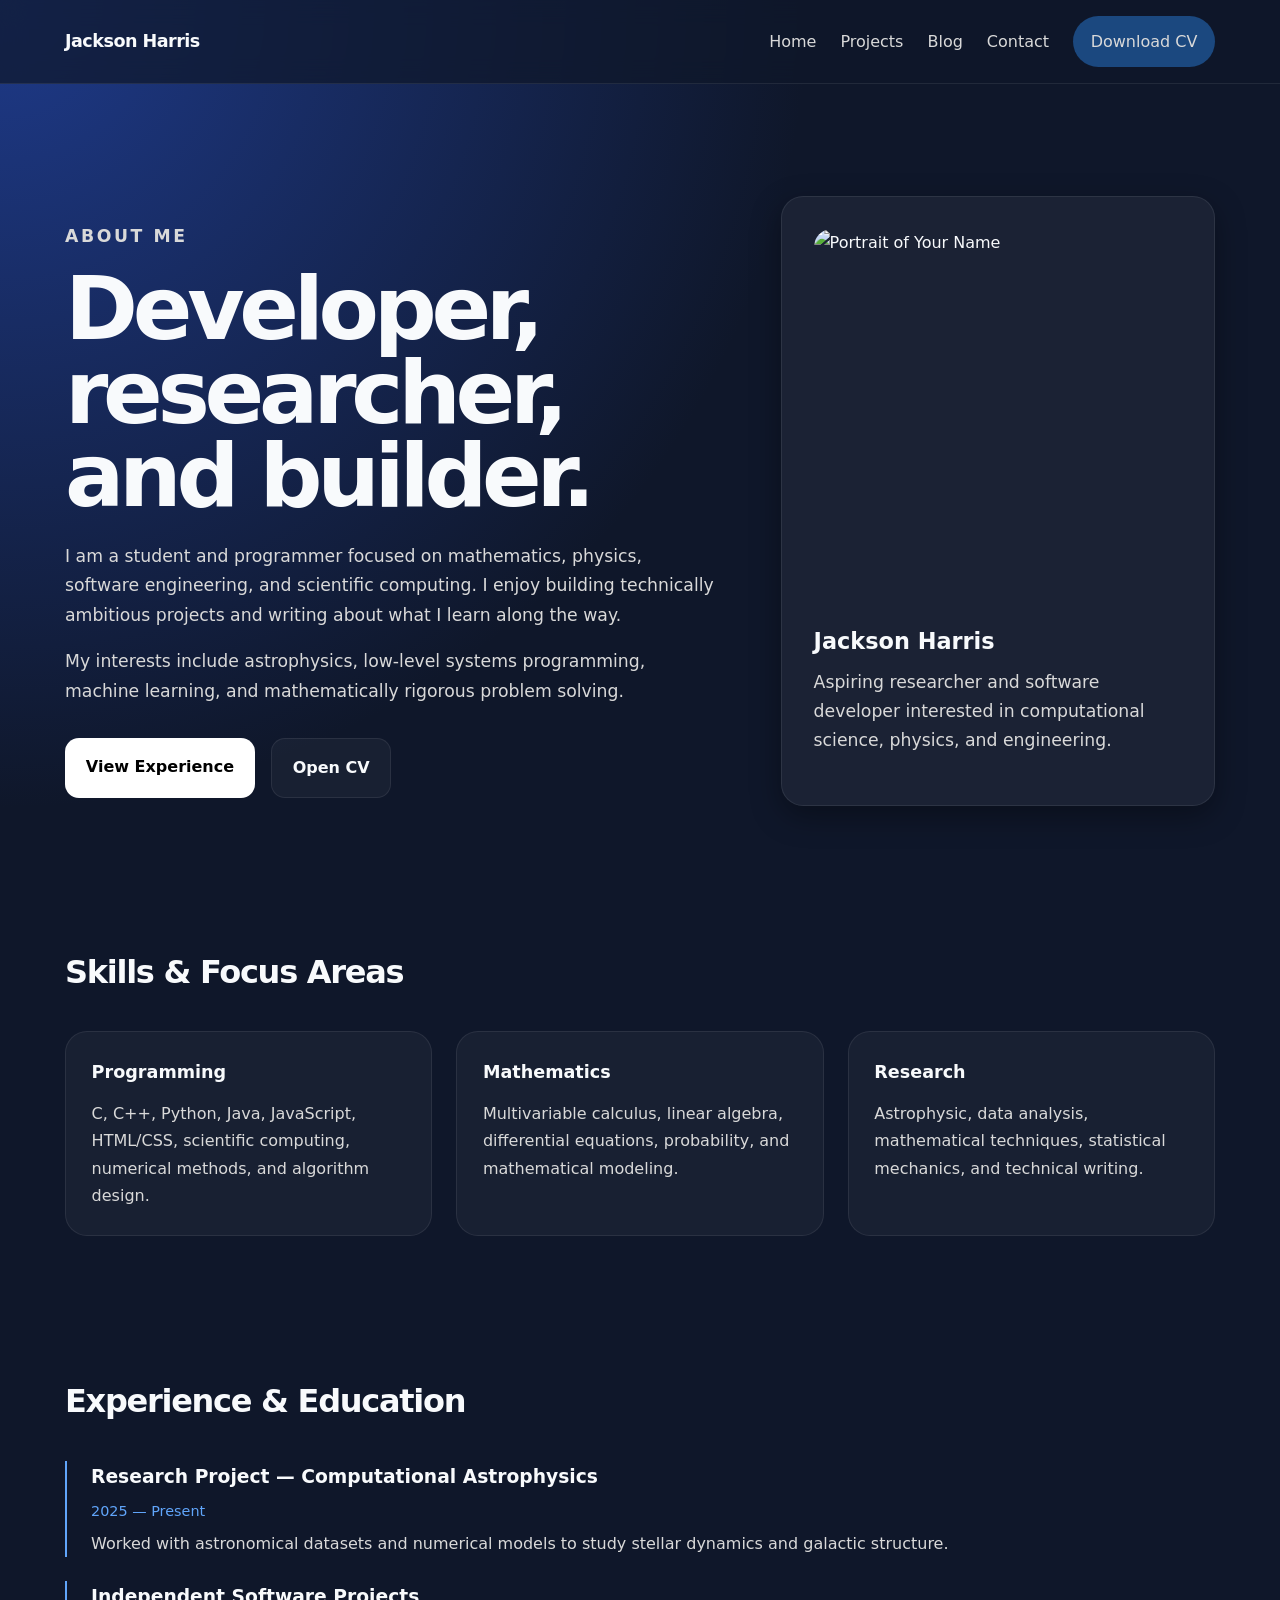
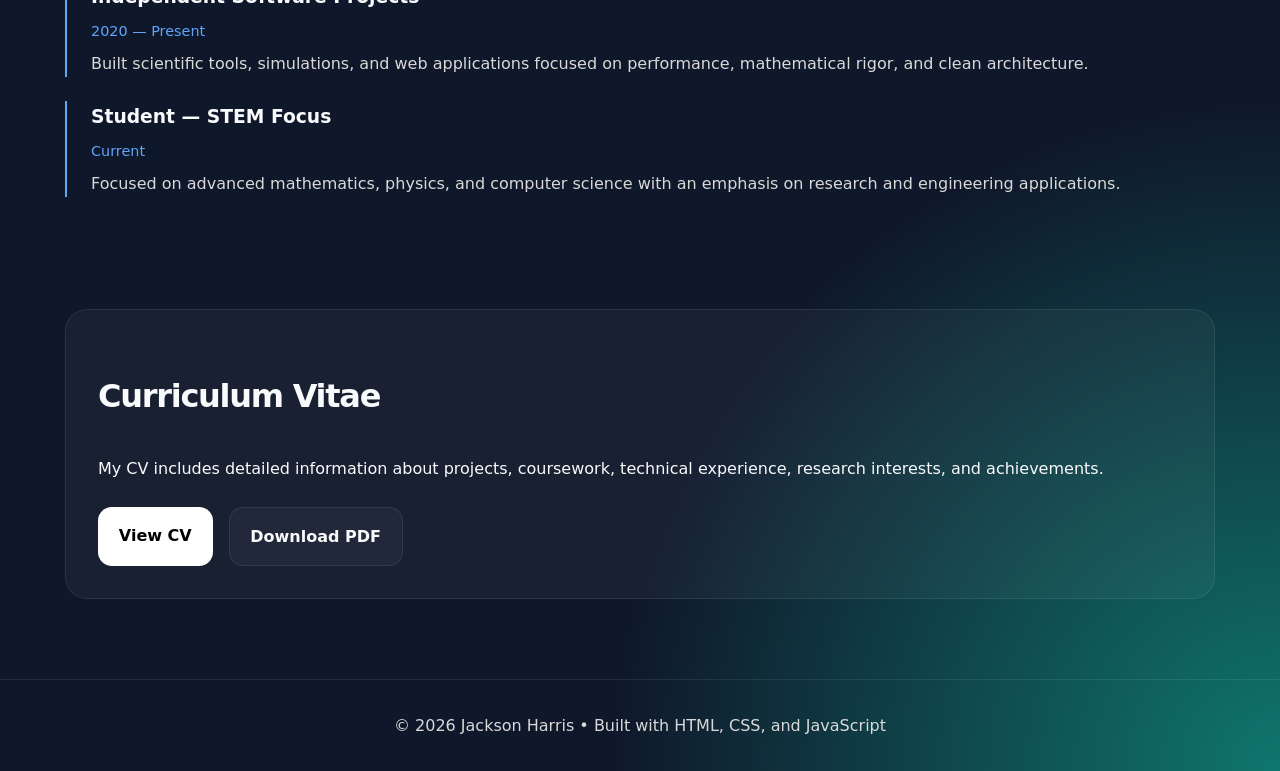
==== about.html @ ebbdd790 "First pages" ====
<!DOCTYPE html>
<html lang="en">
<head>
  <meta charset="UTF-8" />
  <meta name="viewport" content="width=device-width, initial-scale=1.0" />

  <title>About | Jackson Harris</title>

  <meta
    name="description"
    content="About Jackson Harris — background, experience, projects, and CV."
  />

  <link rel="preconnect" href="https://fonts.googleapis.com">
  <link rel="preconnect" href="https://fonts.gstatic.com" crossorigin>
  <link rel="stylesheet" href="css/about.css" />
</head>

<body>

  <!-- NAVBAR -->

  <header class="navbar">
    <div class="container nav-inner">

      <a href="#" class="logo">
        Jackson Harris
      </a>

      <nav class="nav-links">
        <a href="index.html">Home</a>
        <a href="#">Projects</a>
        <a href="#">Blog</a>
        <a href="#">Contact</a>

        <!-- Replace with your actual resume file -->
        <a class="resume-btn" href="resume.pdf" target="_blank">
          Download CV
        </a>
      </nav>

    </div>
  </header>

  <!-- HERO -->

  <main>

    <section class="hero">
      <div class="container hero-grid">

        <div>

          <p class="eyebrow">
            About Me
          </p>

          <h1>
            Developer, researcher, and builder.
          </h1>

          <p>
            I am a student and programmer focused on mathematics,
            physics, software engineering, and scientific computing.
            I enjoy building technically ambitious projects and writing
            about what I learn along the way.
          </p>

          <p>
            My interests include astrophysics,
            low-level systems programming, machine learning,
            and mathematically rigorous problem solving.
          </p>

          <div class="hero-buttons">

            <a href="#experience" class="button button-primary">
              View Experience
            </a>

            <a href="resume.pdf" target="_blank" class="button button-secondary">
              Open CV
            </a>

          </div>

        </div>

        <aside class="profile-card">

          <!-- Replace with your image -->
          <img
            class="profile-image"
            src="images/profilePic.jpeg"
            alt="Portrait of Your Name"
          />

          <h3>
            Jackson Harris
          </h3>

          <p>
            Aspiring researcher and software developer interested in
            computational science, physics, and engineering.
          </p>

        </aside>

      </div>
    </section>

    <!-- SKILLS -->

    <section>
      <div class="container">

        <h2 class="section-title">
          Skills & Focus Areas
        </h2>

        <div class="info-grid">

          <article class="card">
            <h3>Programming</h3>
            <p>
              C, C++, Python, Java, JavaScript, HTML/CSS, scientific computing,
              numerical methods, and algorithm design.
            </p>
          </article>

          <article class="card">
            <h3>Mathematics</h3>
            <p>
              Multivariable calculus, linear algebra,
              differential equations, probability,
              and mathematical modeling.
            </p>
          </article>

          <article class="card">
            <h3>Research</h3>
            <p>
              Astrophysic, data analysis, mathematical techniques,
              statistical mechanics, and technical writing.
            </p>
          </article>

        </div>

      </div>
    </section>

    <!-- EXPERIENCE -->

    <section id="experience">
      <div class="container">

        <h2 class="section-title">
          Experience & Education
        </h2>

        <div class="timeline">

          <div class="timeline-item">
            <h3>
              Research Project — Computational Astrophysics
            </h3>

            <p class="date">
              2025 — Present
            </p>

            <p>
              Worked with astronomical datasets and numerical models
              to study stellar dynamics and galactic structure.
            </p>
          </div>

          <div class="timeline-item">
            <h3>
              Independent Software Projects
            </h3>

            <p class="date">
              2020 — Present
            </p>

            <p>
              Built scientific tools, simulations,
              and web applications focused on performance,
              mathematical rigor, and clean architecture.
            </p>
          </div>

          <div class="timeline-item">
            <h3>
              Student — STEM Focus
            </h3>

            <p class="date">
              Current
            </p>

            <p>
              Focused on advanced mathematics, physics,
              and computer science with an emphasis on
              research and engineering applications.
            </p>
          </div>

        </div>

      </div>
    </section>

    <!-- CV -->

    <section>
      <div class="container">

        <div class="cv-section">

          <h2 class="section-title">
            Curriculum Vitae
          </h2>

          <p>
            My CV includes detailed information about projects,
            coursework, technical experience, research interests,
            and achievements.
          </p>

          <div class="cv-actions">

            <!-- Replace with actual file -->
            <a href="resume.pdf" target="_blank" class="button button-primary">
              View CV
            </a>

            <a href="resume.pdf" download class="button button-secondary">
              Download PDF
            </a>

          </div>

        </div>

      </div>
    </section>

  </main>

  <!-- FOOTER -->

  <footer>
    <div class="container">
      © 2026 Jackson Harris • Built with HTML, CSS, and JavaScript
    </div>
  </footer>

</body>
</html>
---- css/about.css ----
:root {
      --bg: #0f172a;
      --surface: #111827;
      --surface-2: #1e293b;

      --text: #f8fafc;
      --muted: #d9d9d9;

      --accent: #60a5fa;
      --border: rgba(255,255,255,0.08);

      --max-width: 1150px;
      --radius: 22px;

      --shadow:
        0 10px 30px rgba(0,0,0,0.35);

      --transition: 0.25s ease;
    }

    * {
      box-sizing: border-box;
    }

    html {
      scroll-behavior: smooth;
    }

    body {
      margin: 0;
      font-family:
        Inter,
        system-ui,
        -apple-system,
        BlinkMacSystemFont,
        "Segoe UI",
        sans-serif;

      background:
        radial-gradient(circle at top left, #1e3a8a 0%, transparent 30%),
        radial-gradient(circle at bottom right, #0f766e 0%, transparent 25%),
        var(--bg);

      color: var(--text);
      line-height: 1.7;
    }

    img {
      max-width: 100%;
      display: block;
    }

    a {
      text-decoration: none;
      color: inherit;
    }

    .container {
      width: min(var(--max-width), calc(100% - 2rem));
      margin: 0 auto;
    }

    /* ---------------- NAV ---------------- */

    .navbar {
      position: sticky;
      top: 0;

      backdrop-filter: blur(12px);

      background: rgba(15, 23, 42, 0.7);

      border-bottom: 1px solid var(--border);

      z-index: 1000;
    }

    .nav-inner {
      display: flex;
      align-items: center;
      justify-content: space-between;

      padding: 1rem 0;
    }

    .logo {
      font-weight: 700;
      font-size: 1.1rem;
      letter-spacing: -0.03em;
    }

    .nav-links {
      display: flex;
      gap: 1.5rem;
      align-items: center;
    }

    .nav-links a {
      color: var(--muted);
      transition: var(--transition);
      font-weight: 500;
    }

    .nav-links a:hover {
      color: white;
    }

    .resume-btn {
      padding: 0.75rem 1.1rem;

      border-radius: 999px;

      background: #1b487f;
      color: white;

      font-weight: 600;

      transition: var(--transition);
    }

    .resume-btn:hover {
      transform: translateY(-2px);
    }

    /* ---------------- HERO ---------------- */

    .hero {
      padding: 7rem 0 5rem;
    }

    .hero-grid {
      display: grid;
      grid-template-columns: 1.2fr 0.8fr;
      gap: 4rem;
      align-items: center;
    }

    .eyebrow {
      color: var(--accent);
      text-transform: uppercase;
      letter-spacing: 0.15em;
      font-size: 0.8rem;
      font-weight: 700;
      margin-bottom: 1rem;
    }

    .hero h1 {
      font-size: clamp(3rem, 7vw, 5.5rem);
      line-height: 0.95;
      margin: 0 0 1.5rem;
      letter-spacing: -0.06em;
    }

    .hero p {
      color: var(--muted);
      font-size: 1.08rem;
      max-width: 60ch;
    }

    .hero-buttons {
      display: flex;
      gap: 1rem;
      margin-top: 2rem;
      flex-wrap: wrap;
    }

    .button {
      padding: 0.95rem 1.3rem;
      border-radius: 14px;
      font-weight: 600;
      transition: var(--transition);
    }

    .button-primary {
      background: white;
      color: black;
    }

    .button-secondary {
      border: 1px solid var(--border);
      background: rgba(255,255,255,0.04);
    }

    .button:hover {
      transform: translateY(-3px);
    }

    .profile-card {
      background: rgba(255,255,255,0.05);

      border: 1px solid var(--border);

      border-radius: var(--radius);

      padding: 2rem;

      box-shadow: var(--shadow);
    }

    .profile-image {
      width: 100%;
      aspect-ratio: 1 / 1;
      object-fit: cover;

      border-radius: 18px;
      margin-bottom: 1.5rem;
    }

    .profile-card h3 {
      margin: 0;
      font-size: 1.4rem;
    }

    .profile-card p {
      color: var(--muted);
      margin-top: 0.5rem;
    }

    /* ---------------- SECTION ---------------- */

    section {
      padding: 2rem 0 5rem;
    }

    .section-title {
      font-size: 2rem;
      margin-bottom: 2rem;
      letter-spacing: -0.04em;
    }

    /* ---------------- INFO GRID ---------------- */

    .info-grid {
      display: grid;
      grid-template-columns: repeat(3, 1fr);
      gap: 1.5rem;
    }

    .card {
      background: rgba(255,255,255,0.04);

      border: 1px solid var(--border);

      border-radius: var(--radius);

      padding: 1.6rem;

      transition: var(--transition);
    }

    .card:hover {
      transform: translateY(-4px);
      background: rgba(255,255,255,0.06);
    }

    .card h3 {
      margin-top: 0;
      margin-bottom: 0.8rem;
      font-size: 1.1rem;
    }

    .card p {
      margin: 0;
      color: var(--muted);
    }

    /* ---------------- TIMELINE ---------------- */

    .timeline {
      display: flex;
      flex-direction: column;
      gap: 1.5rem;
    }

    .timeline-item {
      border-left: 2px solid var(--accent);
      padding-left: 1.5rem;
    }

    .timeline-item h3 {
      margin: 0;
    }

    .timeline-item .date {
      color: var(--accent);
      font-size: 0.9rem;
      margin: 0.4rem 0;
    }

    .timeline-item p {
      color: var(--muted);
      margin: 0;
    }

    /* ---------------- CV SECTION ---------------- */

    .cv-section {
      background: rgba(255,255,255,0.04);

      border: 1px solid var(--border);

      border-radius: var(--radius);

      padding: 2rem;
    }

    .cv-actions {
      display: flex;
      gap: 1rem;
      margin-top: 1.5rem;
      flex-wrap: wrap;
    }

    /* ---------------- FOOTER ---------------- */

    footer {
      border-top: 1px solid var(--border);
      padding: 2rem 0;
      color: var(--muted);
      text-align: center;
    }

    /* ---------------- RESPONSIVE ---------------- */

    @media (max-width: 950px) {

      .hero-grid,
      .info-grid {
        grid-template-columns: 1fr;
      }

      .hero {
        padding-top: 5rem;
      }

      .hero h1 {
        max-width: 10ch;
      }
    }

    @media (max-width: 700px) {

      .nav-inner {
        flex-direction: column;
        align-items: flex-start;
        gap: 1rem;
      }

      .nav-links {
        flex-wrap: wrap;
      }
    }
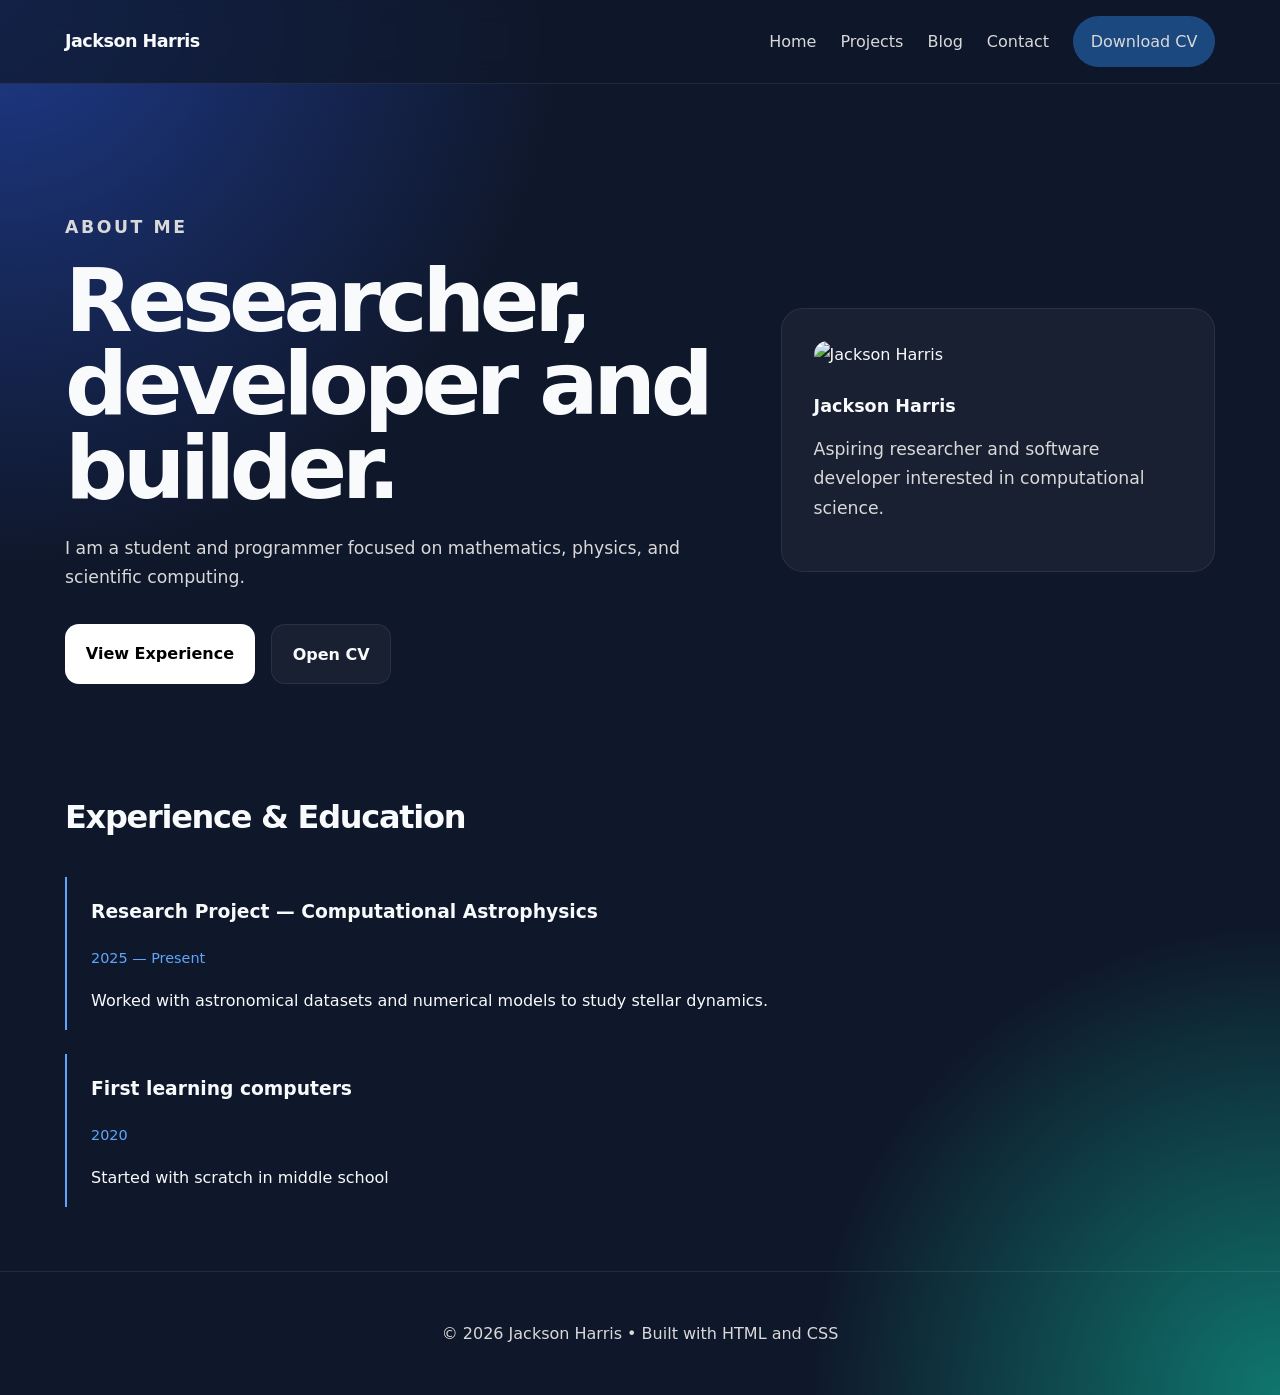
==== commit 76988968: "Fixed Styling" ====
--- a/about.html
+++ b/about.html
@@ -3,260 +3,63 @@
 <head>
   <meta charset="UTF-8" />
   <meta name="viewport" content="width=device-width, initial-scale=1.0" />
-
   <title>About | Jackson Harris</title>
-
-  <meta
-    name="description"
-    content="About Jackson Harris — background, experience, projects, and CV."
-  />
-
-  <link rel="preconnect" href="https://fonts.googleapis.com">
-  <link rel="preconnect" href="https://fonts.gstatic.com" crossorigin>
-  <link rel="stylesheet" href="css/about.css" />
+  <link rel="stylesheet" href="css/main.css" />
 </head>
-
 <body>
-
-  <!-- NAVBAR -->
-
   <header class="navbar">
     <div class="container nav-inner">
-
-      <a href="#" class="logo">
-        Jackson Harris
-      </a>
-
+      <a href="index.html" class="logo">Jackson Harris</a>
       <nav class="nav-links">
         <a href="index.html">Home</a>
         <a href="#">Projects</a>
         <a href="#">Blog</a>
         <a href="#">Contact</a>
-
-        <!-- Replace with your actual resume file -->
-        <a class="resume-btn" href="resume.pdf" target="_blank">
-          Download CV
-        </a>
+        <a class="resume-btn" href="resume.pdf" target="_blank">Download CV</a>
       </nav>
-
     </div>
   </header>
 
-  <!-- HERO -->
-
   <main>
-
     <section class="hero">
       <div class="container hero-grid">
-
         <div>
-
-          <p class="eyebrow">
-            About Me
-          </p>
-
-          <h1>
-            Developer, researcher, and builder.
-          </h1>
-
-          <p>
-            I am a student and programmer focused on mathematics,
-            physics, software engineering, and scientific computing.
-            I enjoy building technically ambitious projects and writing
-            about what I learn along the way.
-          </p>
-
-          <p>
-            My interests include astrophysics,
-            low-level systems programming, machine learning,
-            and mathematically rigorous problem solving.
-          </p>
-
+          <p class="eyebrow">About Me</p>
+          <h1>Researcher, developer and builder.</h1>
+          <p>I am a student and programmer focused on mathematics, physics, and scientific computing.</p>
           <div class="hero-buttons">
-
-            <a href="#experience" class="button button-primary">
-              View Experience
-            </a>
-
-            <a href="resume.pdf" target="_blank" class="button button-secondary">
-              Open CV
-            </a>
-
+            <a href="#experience" class="button button-primary">View Experience</a>
+            <a href="resume.pdf" target="_blank" class="button button-secondary">Open CV</a>
           </div>
-
         </div>
 
-        <aside class="profile-card">
-
-          <!-- Replace with your image -->
-          <img
-            class="profile-image"
-            src="images/profilePic.jpeg"
-            alt="Portrait of Your Name"
-          />
-
-          <h3>
-            Jackson Harris
-          </h3>
-
-          <p>
-            Aspiring researcher and software developer interested in
-            computational science, physics, and engineering.
-          </p>
-
+        <aside class="card" style="padding: 2rem;">
+          <img style="border-radius: 18px; margin-bottom: 1.5rem;" src="images/profilePic.jpeg" alt="Jackson Harris" />
+          <h3>Jackson Harris</h3>
+          <p>Aspiring researcher and software developer interested in computational science.</p>
         </aside>
-
       </div>
     </section>
 
-    <!-- SKILLS -->
-
-    <section>
-      <div class="container">
-
-        <h2 class="section-title">
-          Skills & Focus Areas
-        </h2>
-
-        <div class="info-grid">
-
-          <article class="card">
-            <h3>Programming</h3>
-            <p>
-              C, C++, Python, Java, JavaScript, HTML/CSS, scientific computing,
-              numerical methods, and algorithm design.
-            </p>
-          </article>
-
-          <article class="card">
-            <h3>Mathematics</h3>
-            <p>
-              Multivariable calculus, linear algebra,
-              differential equations, probability,
-              and mathematical modeling.
-            </p>
-          </article>
-
-          <article class="card">
-            <h3>Research</h3>
-            <p>
-              Astrophysic, data analysis, mathematical techniques,
-              statistical mechanics, and technical writing.
-            </p>
-          </article>
-
+    <section id="experience" class="container">
+      <h2 class="section-title">Experience & Education</h2>
+      <div class="timeline">
+        <div class="timeline-item">
+          <h3>Research Project — Computational Astrophysics</h3>
+          <p class="date">2025 — Present</p>
+          <p>Worked with astronomical datasets and numerical models to study stellar dynamics.</p>
         </div>
-
+	<div class="timeline-item">
+	<h3>First learning computers</h3>
+	<p class="date">2020</p>
+	<p>Started with scratch in middle school</p>
+	</div>
       </div>
     </section>
-
-    <!-- EXPERIENCE -->
-
-    <section id="experience">
-      <div class="container">
-
-        <h2 class="section-title">
-          Experience & Education
-        </h2>
-
-        <div class="timeline">
-
-          <div class="timeline-item">
-            <h3>
-              Research Project — Computational Astrophysics
-            </h3>
-
-            <p class="date">
-              2025 — Present
-            </p>
-
-            <p>
-              Worked with astronomical datasets and numerical models
-              to study stellar dynamics and galactic structure.
-            </p>
-          </div>
-
-          <div class="timeline-item">
-            <h3>
-              Independent Software Projects
-            </h3>
-
-            <p class="date">
-              2020 — Present
-            </p>
-
-            <p>
-              Built scientific tools, simulations,
-              and web applications focused on performance,
-              mathematical rigor, and clean architecture.
-            </p>
-          </div>
-
-          <div class="timeline-item">
-            <h3>
-              Student — STEM Focus
-            </h3>
-
-            <p class="date">
-              Current
-            </p>
-
-            <p>
-              Focused on advanced mathematics, physics,
-              and computer science with an emphasis on
-              research and engineering applications.
-            </p>
-          </div>
-
-        </div>
-
-      </div>
-    </section>
-
-    <!-- CV -->
-
-    <section>
-      <div class="container">
-
-        <div class="cv-section">
-
-          <h2 class="section-title">
-            Curriculum Vitae
-          </h2>
-
-          <p>
-            My CV includes detailed information about projects,
-            coursework, technical experience, research interests,
-            and achievements.
-          </p>
-
-          <div class="cv-actions">
-
-            <!-- Replace with actual file -->
-            <a href="resume.pdf" target="_blank" class="button button-primary">
-              View CV
-            </a>
-
-            <a href="resume.pdf" download class="button button-secondary">
-              Download PDF
-            </a>
-
-          </div>
-
-        </div>
-
-      </div>
-    </section>
-
   </main>
 
-  <!-- FOOTER -->
-
   <footer>
-    <div class="container">
-      © 2026 Jackson Harris • Built with HTML, CSS, and JavaScript
-    </div>
+    <div class="container">© 2026 Jackson Harris • Built with HTML and CSS</div>
   </footer>
-
 </body>
 </html>
--- a/css/main.css
+++ b/css/main.css
@@ -0,0 +1,164 @@
+:root {
+  --bg: #0f172a;
+  --surface: #111827;
+  --surface-2: #1e293b;
+  --text: #f8fafc;
+  --muted: #d9d9d9;
+  --accent: #60a5fa;
+  --border: rgba(255, 255, 255, 0.08);
+  --max-width: 1150px;
+  --radius: 22px;
+  --shadow: 0 10px 30px rgba(0, 0, 0, 0.35);
+  --transition: 0.25s ease;
+}
+
+* { box-sizing: border-box; }
+
+html { scroll-behavior: smooth; }
+
+body {
+  margin: 0;
+  font-family: Inter, system-ui, -apple-system, sans-serif;
+  background: 
+    radial-gradient(circle at top left, #1e3a8a 0%, transparent 30%),
+    radial-gradient(circle at bottom right, #0f766e 0%, transparent 25%),
+    var(--bg);
+  color: var(--text);
+  line-height: 1.7;
+}
+
+img { max-width: 100%; display: block; }
+a { text-decoration: none; color: inherit; }
+
+.container {
+  width: min(var(--max-width), calc(100% - 2rem));
+  margin: 0 auto;
+}
+
+/* --- NAVBAR --- */
+.navbar {
+  position: sticky;
+  top: 0;
+  backdrop-filter: blur(12px);
+  background: rgba(15, 23, 42, 0.7);
+  border-bottom: 1px solid var(--border);
+  z-index: 1000;
+}
+
+.nav-inner {
+  display: flex;
+  align-items: center;
+  justify-content: space-between;
+  padding: 1rem 0;
+}
+
+.logo { font-weight: 700; font-size: 1.1rem; letter-spacing: -0.03em; }
+
+.nav-links { display: flex; gap: 1.5rem; align-items: center; }
+
+.nav-links a {
+  color: var(--muted);
+  transition: var(--transition);
+  font-weight: 500;
+}
+
+.nav-links a:hover { color: white; }
+
+.resume-btn {
+  padding: 0.75rem 1.1rem;
+  border-radius: 999px;
+  background: #1b487f;
+  color: white;
+  font-weight: 600;
+  transition: var(--transition);
+}
+
+/* --- HERO --- */
+.hero { padding: 7rem 0 5rem; }
+.hero-grid {
+  display: grid;
+  grid-template-columns: 1.2fr 0.8fr;
+  gap: 4rem;
+  align-items: center;
+}
+
+.eyebrow {
+  color: var(--accent);
+  text-transform: uppercase;
+  letter-spacing: 0.15em;
+  font-size: 0.8rem;
+  font-weight: 700;
+  margin-bottom: 1rem;
+}
+
+.hero h1 {
+  font-size: clamp(3rem, 7vw, 5.5rem);
+  line-height: 0.95;
+  margin: 0 0 1.5rem;
+  letter-spacing: -0.06em;
+}
+
+.hero p { color: var(--muted); font-size: 1.08rem; max-width: 60ch; }
+
+.hero-buttons { display: flex; gap: 1rem; margin-top: 2rem; flex-wrap: wrap; }
+
+/* --- BUTTONS --- */
+.button {
+  padding: 0.95rem 1.3rem;
+  border-radius: 14px;
+  font-weight: 600;
+  transition: var(--transition);
+  display: inline-block;
+  cursor: pointer;
+  border: none;
+}
+
+.button-primary { background: white; color: black; }
+.button-secondary { border: 1px solid var(--border); background: rgba(255,255,255,0.04); color: var(--text); }
+.button:hover { transform: translateY(-3px); }
+
+/* --- CARDS & GRIDS --- */
+.section-title { font-size: 2rem; margin-bottom: 2rem; letter-spacing: -0.04em; }
+
+.info-grid {
+  display: grid;
+  grid-template-columns: repeat(auto-fit, minmax(300px, 1fr));
+  gap: 1.5rem;
+}
+
+.card {
+  background: rgba(255,255,255,0.04);
+  border: 1px solid var(--border);
+  border-radius: var(--radius);
+  padding: 1.6rem;
+  transition: var(--transition);
+}
+
+.card:hover {
+  transform: translateY(-4px);
+  background: rgba(255,255,255,0.06);
+}
+
+.card img { border-radius: 14px; margin-bottom: 1rem; }
+.card h3 { margin-top: 0; margin-bottom: 0.8rem; font-size: 1.1rem; }
+.card p { margin: 0; color: var(--muted); margin-bottom: 1rem; }
+.card a { color: var(--accent); font-weight: 600; }
+
+/* --- TIMELINE & FOOTER --- */
+.timeline { display: flex; flex-direction: column; gap: 1.5rem; }
+.timeline-item { border-left: 2px solid var(--accent); padding-left: 1.5rem; }
+.timeline-item .date { color: var(--accent); font-size: 0.9rem; margin: 0.4rem 0; }
+
+footer {
+  border-top: 1px solid var(--border);
+  padding: 3rem 0;
+  color: var(--muted);
+  text-align: center;
+  margin-top: 4rem;
+}
+
+/* --- RESPONSIVE --- */
+@media (max-width: 950px) {
+  .hero-grid { grid-template-columns: 1fr; }
+  .hero { padding-top: 5rem; }
+}
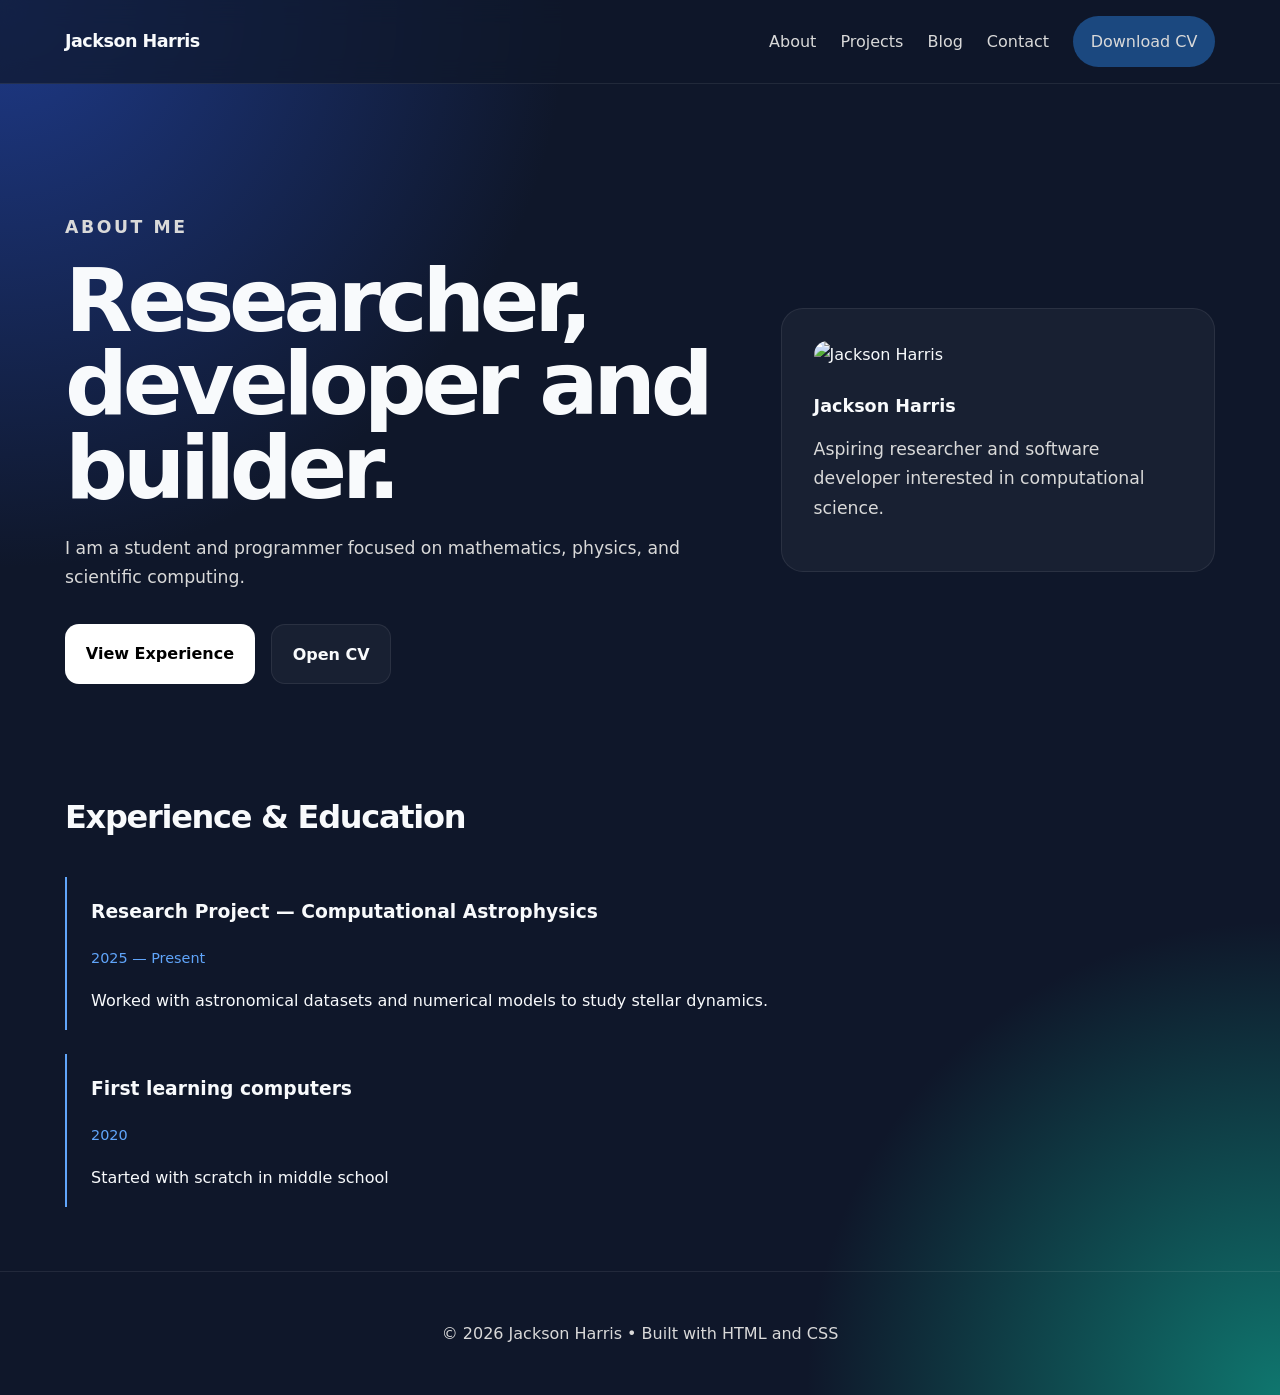
==== commit 15ff8192: "Links fixed" ====
--- a/about.html
+++ b/about.html
@@ -11,10 +11,10 @@
     <div class="container nav-inner">
       <a href="index.html" class="logo">Jackson Harris</a>
       <nav class="nav-links">
-        <a href="index.html">Home</a>
-        <a href="#">Projects</a>
-        <a href="#">Blog</a>
-        <a href="#">Contact</a>
+        <a href="about.html">About</a>
+        <a href="projects.html">Projects</a>
+        <a href="blog.html">Blog</a>
+        <a href="contact.html">Contact</a>
         <a class="resume-btn" href="resume.pdf" target="_blank">Download CV</a>
       </nav>
     </div>
